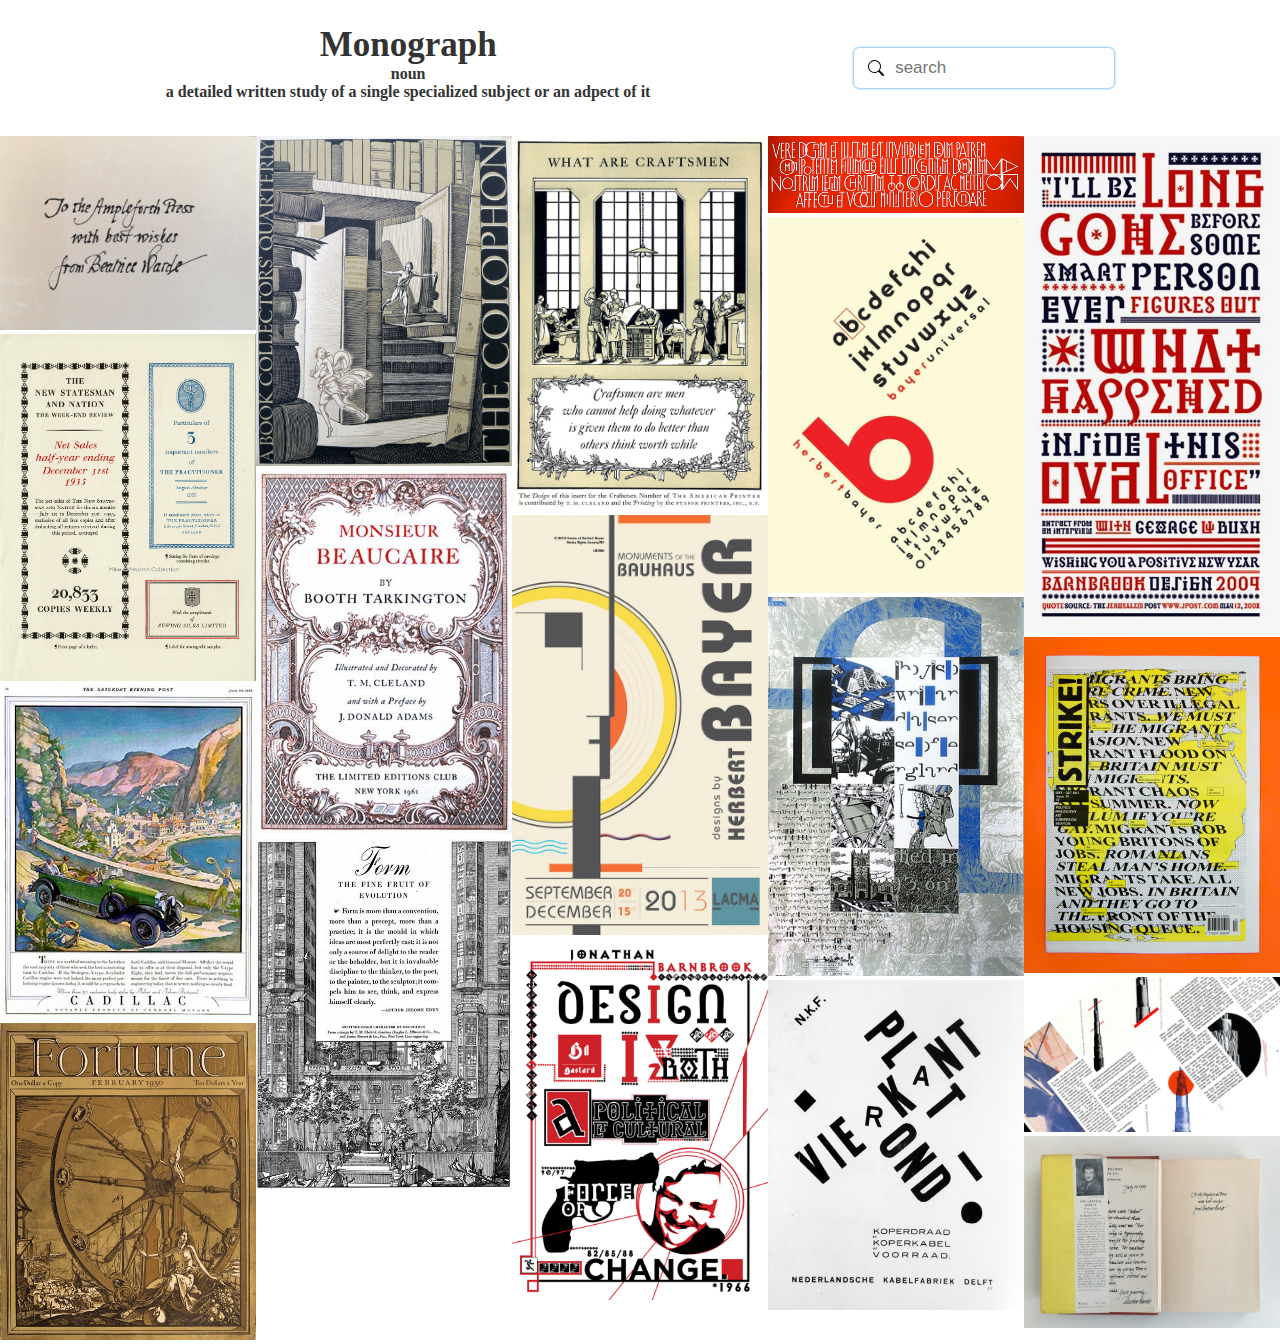
==== index.html @ 66884ace "project" ====
<!DOCTYPE html>
<html lang="en">
  <head>
    <meta charset="UTF-8" />
    <meta http-equiv="X-UA-Compatible" content="IE=edge" />
    <meta name="viewport" content="width=device-width, initial-scale=1.0" />
    <link rel="stylesheet" href="./css/style.css" />
    <title>project</title>
  </head>
  <body>
    <div class="container">
      <div class="navbar">
        <h1>
          Monograph <br />
          <span
            ><p>
              noun <br />a detailed written study of a single specialized
              subject or an adpect of it
            </p></span
          >
        </h1>

        <input class="search" type="text" placeholder="search" />
      </div>
      <div class="box">
        <div class="photos">
          <a href="./essay-1.html">
            <img src="./images/1.jpg" />
            <img src="./images/2.jpg" />
            <img src="./images/3.jpg" />
            <img src="./images/8.jpg" />
          </a>
        </div>
        <div class="photos">
          <a href="./essay-1.html">
            <img src="./images/5.jpg" />
            <img src="./images/6.jpg" />
            <img src="./images/7.jpg" />
          </a>
        </div>
        <div class="photos">
          <a href="./essay-1.html"><img src="./images/9.jpg" /></a>
          <a href="./essay-2.html"
            ><img src="./images/10.jpeg" /> <img src="./images/11.jpg"
          /></a>
        </div>
        <div class="photos">
          <a href="./essay-2.html">
            <img src="./images/13.jpeg" />
            <img src="./images/14.jpeg" />
            <img src="./images/15.jpg" />
            <img src="./images/16.jpeg"
          /></a>
        </div>
        <div class="photos">
          <a href="./essay-2.html">
            <img src="./images/17.jpg" />
            <img src="./images/18.jpg" />
            <img src="./images/19.jpeg"
          /></a>
          <a href="./essay-1.html"> <img src="./images/4.jpg" /></a>
        </div>
      </div>
    </div>
  </body>
</html>
---- css/style.css ----
* {
  margin: 0;
  padding: 0;
  box-sizing: border-box;
}

.container {
  margin: auto;
  display: flex;
  flex-direction: column;
  justify-content: center;
  align-items: center;
  text-align: center;
}
.container .navbar {
  width: 90%;
  margin: 25px 0px;
  display: flex;
  justify-content: space-around;
  align-items: center;
}
.container .navbar h1 {
  font-size: 35px;
  font-weight: bolder;
  padding-bottom: 10px;
  color: #333;
  font-family: Georgia, "Times New Roman", Times, serif;
}
.container .navbar h1 span {
  font-size: 16px;
}
.container .navbar .search {
  padding: 9px 4px 9px 40px;
  border: 1px solid transparent;
  display: block;
  width: 260px;
  font-size: 17px;
  border-radius: 5px;
  background: transparent url("data:image/svg+xml,%3Csvg xmlns='http://www.w3.org/2000/svg' width='16' height='16' class='bi bi-search' viewBox='0 0 16 16'%3E%3Cpath d='M11.742 10.344a6.5 6.5 0 1 0-1.397 1.398h-.001c.03.04.062.078.098.115l3.85 3.85a1 1 0 0 0 1.415-1.414l-3.85-3.85a1.007 1.007 0 0 0-.115-.1zM12 6.5a5.5 5.5 0 1 1-11 0 5.5 5.5 0 0 1 11 0z'%3E%3C/path%3E%3C/svg%3E") no-repeat 13px center;
  box-shadow: 0 0 3px 0 #1183d6;
}
.container .box {
  display: flex;
  flex-direction: row;
  justify-content: space-between;
}
.container .box .photos {
  display: flex;
  flex-direction: column;
  width: 78%;
}
.container .box .photos img {
  width: 100%;
}

/*# sourceMappingURL=style.css.map */
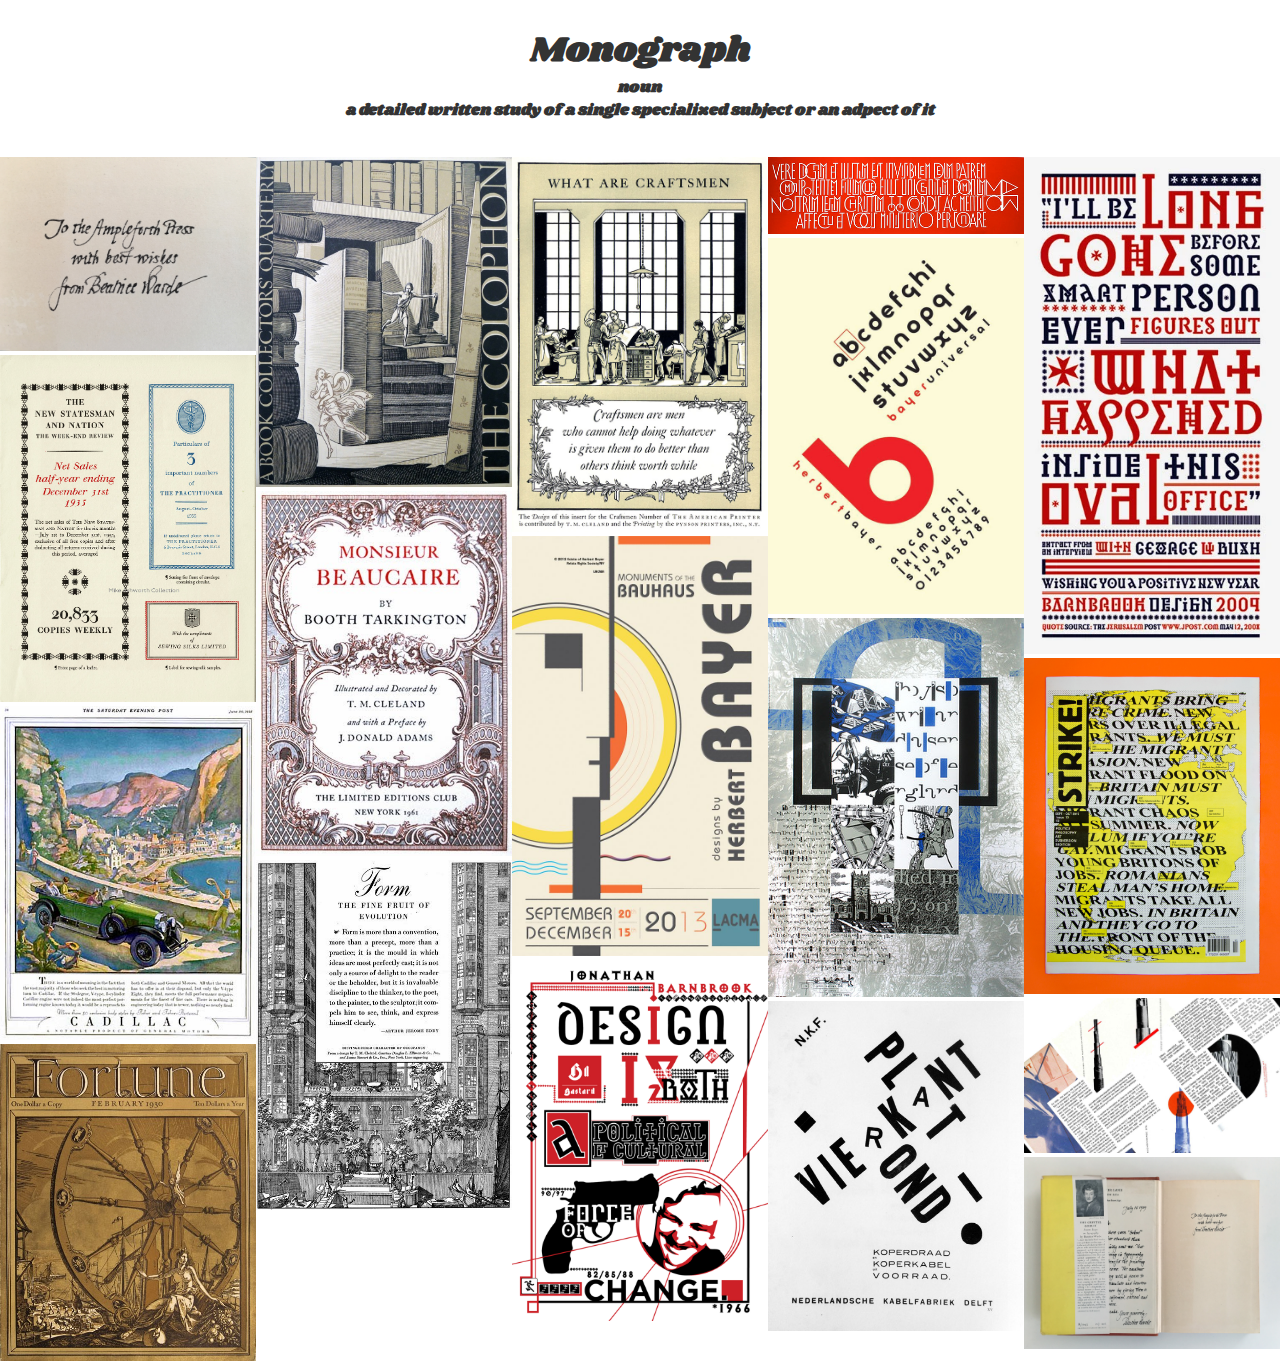
==== commit ab899a04: "final" ====
--- a/index.html
+++ b/index.html
@@ -4,6 +4,12 @@
     <meta charset="UTF-8" />
     <meta http-equiv="X-UA-Compatible" content="IE=edge" />
     <meta name="viewport" content="width=device-width, initial-scale=1.0" />
+    <link rel="preconnect" href="https://fonts.googleapis.com" />
+    <link rel="preconnect" href="https://fonts.gstatic.com" crossorigin />
+    <link
+      href="https://fonts.googleapis.com/css2?family=Shrikhand&display=swap"
+      rel="stylesheet"
+    />
     <link rel="stylesheet" href="./css/style.css" />
     <title>project</title>
   </head>
@@ -19,8 +25,6 @@
             </p></span
           >
         </h1>
-
-        <input class="search" type="text" placeholder="search" />
       </div>
       <div class="box">
         <div class="photos">
--- a/css/style.css
+++ b/css/style.css
@@ -24,20 +24,10 @@
   font-weight: bolder;
   padding-bottom: 10px;
   color: #333;
-  font-family: Georgia, "Times New Roman", Times, serif;
+  font-family: "Shrikhand", cursive;
 }
 .container .navbar h1 span {
   font-size: 16px;
-}
-.container .navbar .search {
-  padding: 9px 4px 9px 40px;
-  border: 1px solid transparent;
-  display: block;
-  width: 260px;
-  font-size: 17px;
-  border-radius: 5px;
-  background: transparent url("data:image/svg+xml,%3Csvg xmlns='http://www.w3.org/2000/svg' width='16' height='16' class='bi bi-search' viewBox='0 0 16 16'%3E%3Cpath d='M11.742 10.344a6.5 6.5 0 1 0-1.397 1.398h-.001c.03.04.062.078.098.115l3.85 3.85a1 1 0 0 0 1.415-1.414l-3.85-3.85a1.007 1.007 0 0 0-.115-.1zM12 6.5a5.5 5.5 0 1 1-11 0 5.5 5.5 0 0 1 11 0z'%3E%3C/path%3E%3C/svg%3E") no-repeat 13px center;
-  box-shadow: 0 0 3px 0 #1183d6;
 }
 .container .box {
   display: flex;
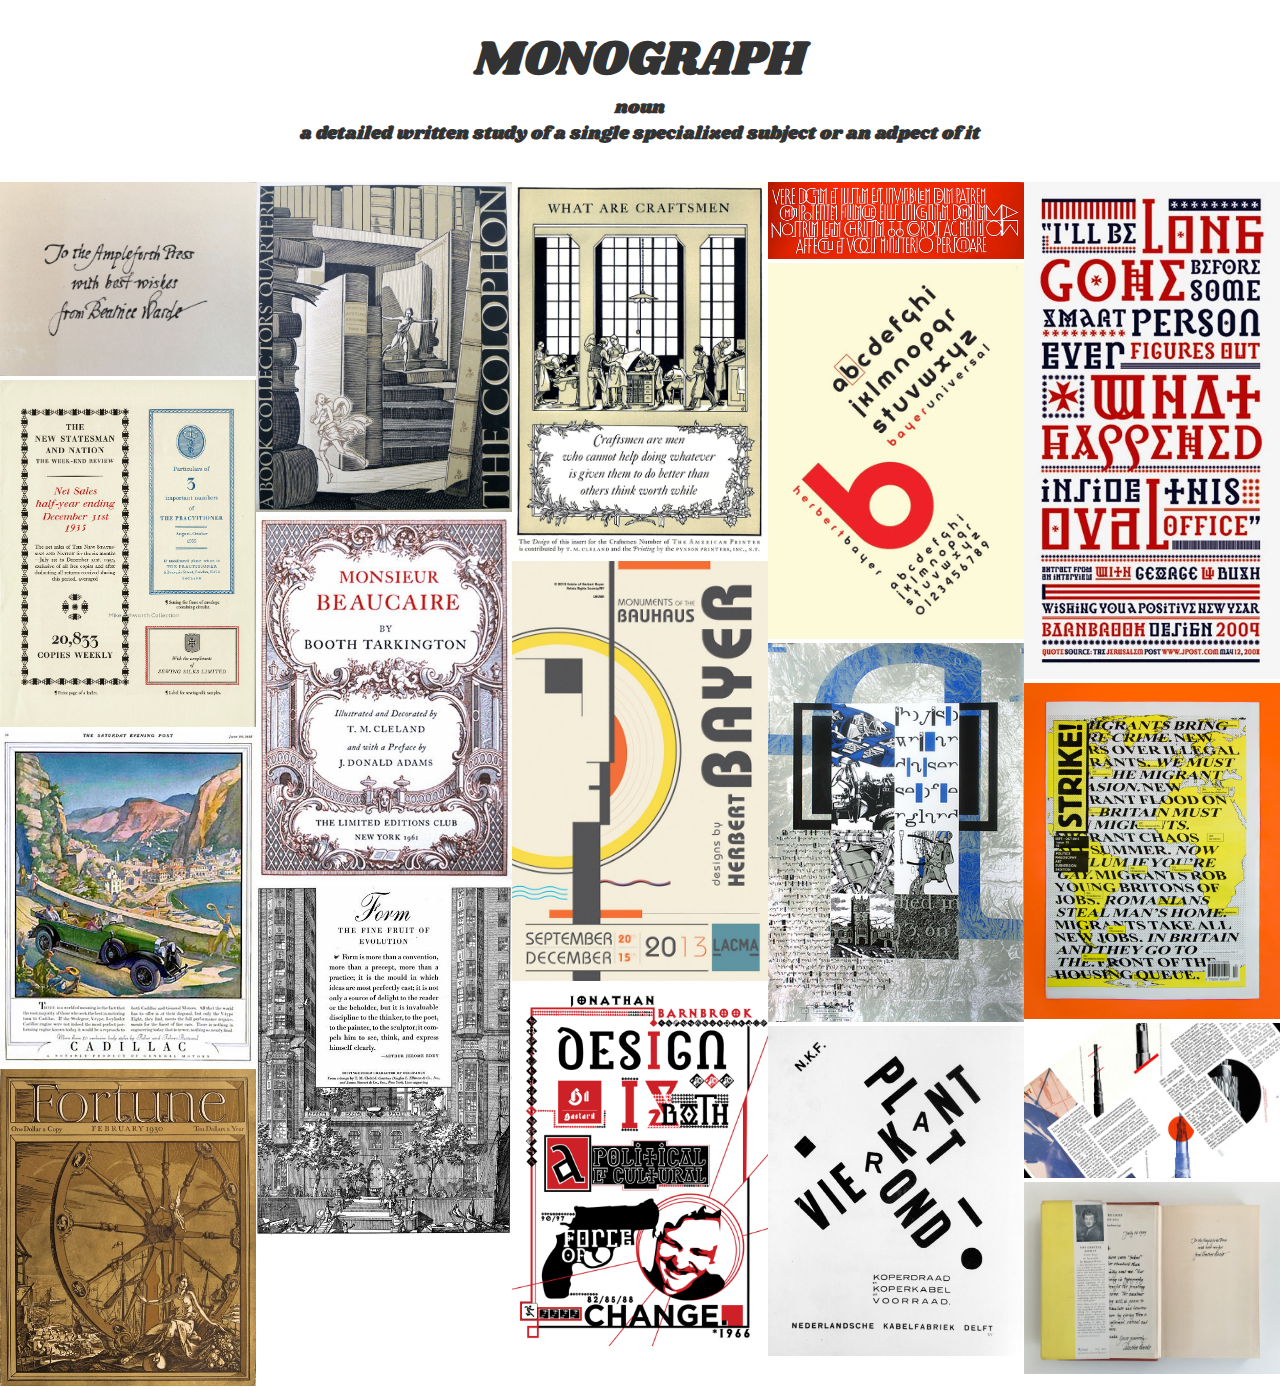
==== commit 4200a957: "final commit" ====
--- a/index.html
+++ b/index.html
@@ -17,7 +17,7 @@
     <div class="container">
       <div class="navbar">
         <h1>
-          Monograph <br />
+          MONOGRAPH <br />
           <span
             ><p>
               noun <br />a detailed written study of a single specialized
--- a/css/style.css
+++ b/css/style.css
@@ -20,14 +20,14 @@
   align-items: center;
 }
 .container .navbar h1 {
-  font-size: 35px;
+  font-size: 3rem;
   font-weight: bolder;
   padding-bottom: 10px;
   color: #333;
   font-family: "Shrikhand", cursive;
 }
 .container .navbar h1 span {
-  font-size: 16px;
+  font-size: 18px;
 }
 .container .box {
   display: flex;
